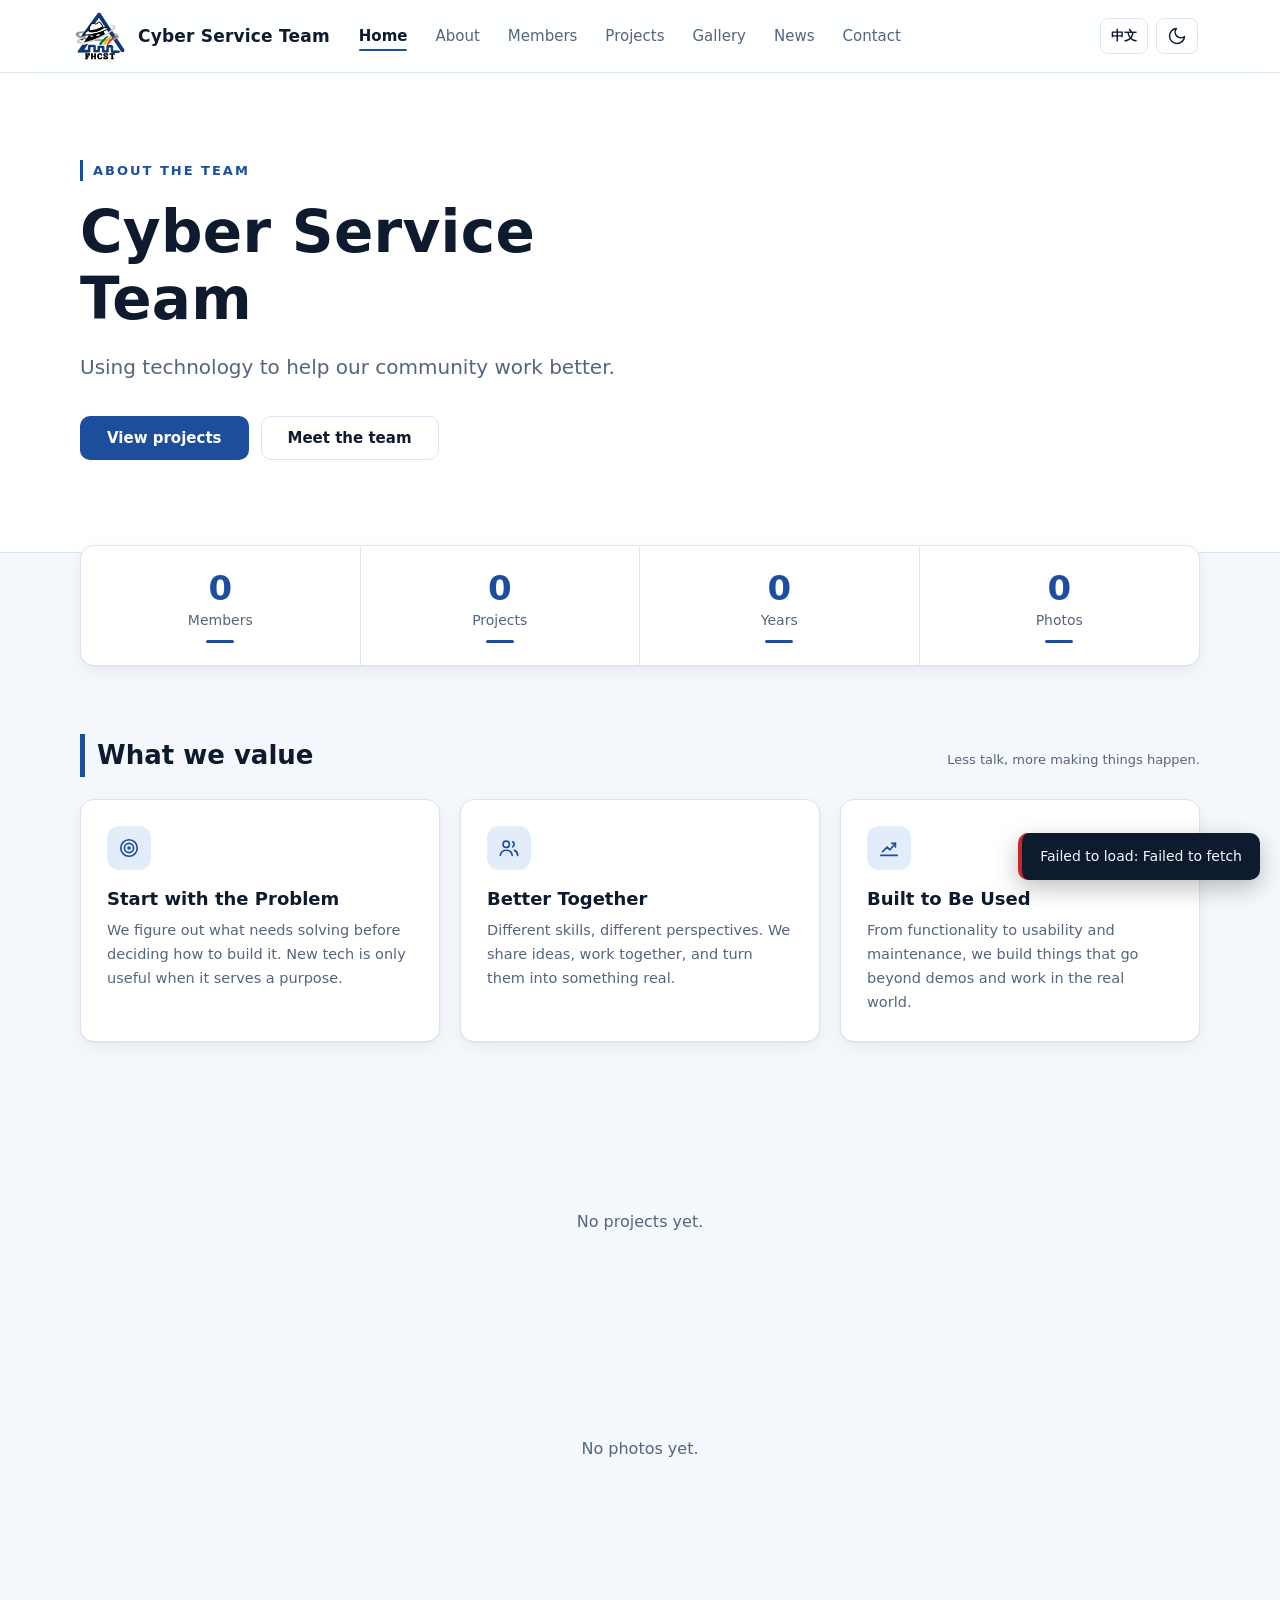
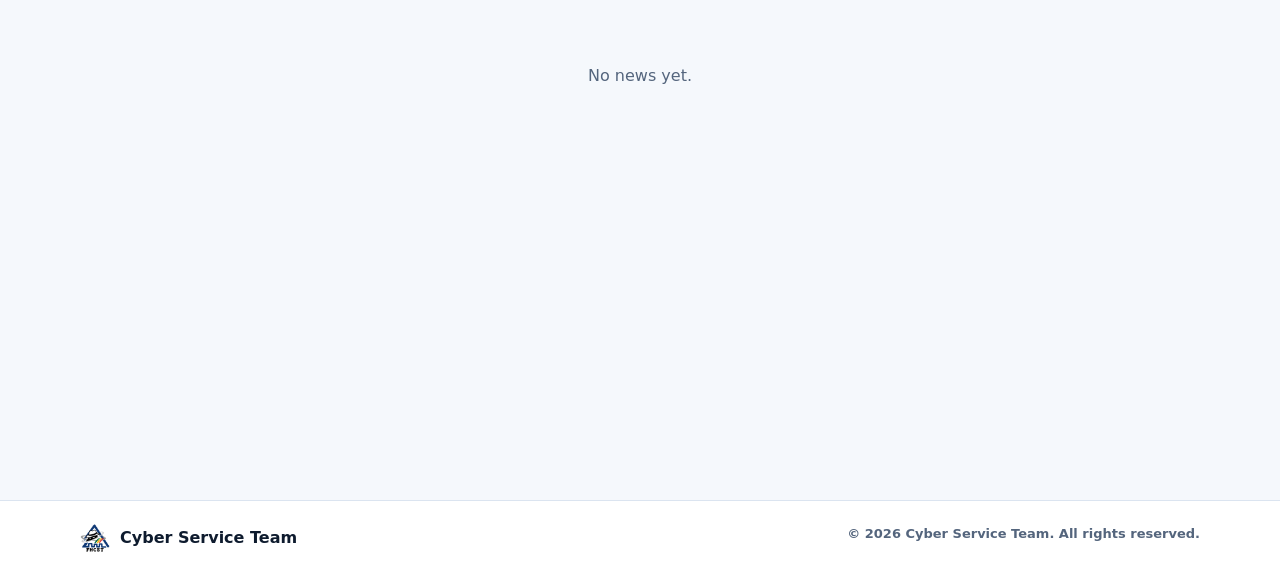
==== docs/index.html @ 7a008332 "Add files via upload" ====
<!DOCTYPE html>
<html lang="zh-Hant" data-theme="light">
<head>
  <meta charset="utf-8">
  <meta name="viewport" content="width=device-width, initial-scale=1">
  <meta name="referrer" content="no-referrer">
  <!-- 內容安全政策：只允許自己的腳本、Google 登入、以及 Apps Script API。
       若你的網域伺服器能設定 HTTP 標頭，建議同時在伺服器端設定（見 README）。 -->
  <meta http-equiv="Content-Security-Policy" content="default-src 'none'; script-src 'self' https://accounts.google.com/gsi/client; style-src 'self' https://accounts.google.com/gsi/style 'sha256-RU4sU0AaS8IBGZx8XrGt/pa9A5SLA3dQszGeqT5L3Kw='; img-src 'self' data: blob: https://lh3.googleusercontent.com; connect-src https://script.google.com https://script.googleusercontent.com https://accounts.google.com/gsi/; frame-src https://accounts.google.com/gsi/; form-action 'none'; base-uri 'none'; object-src 'none'">
  <title>團隊介紹</title>
  <link rel="icon" type="image/png" href="favicon.png">
  <link rel="stylesheet" href="style.css">
  <script src="theme-init.js"></script>
</head>
<body>

  <div class="scroll-progress" id="scroll-progress" aria-hidden="true"></div>

  <a class="skip-link" href="#main" data-i18n="skip">跳到主要內容</a>

  <header class="site-header">
    <div class="header-inner">
      <a class="brand" href="#home-page" data-page="home-page"><span class="brand-mark" aria-hidden="true"><img src="logo.png" alt="" width="52" height="52"></span><span id="brand-name">Team</span></a>

      <nav class="nav-tabs" role="tablist" id="main-nav" data-i18n-aria="nav_label">
        <button class="tab-btn active" role="tab" data-page="home-page" data-i18n="nav_home">首頁</button>
        <button class="tab-btn" role="tab" data-page="team-page" data-i18n="nav_about">關於我們</button>
        <button class="tab-btn" role="tab" data-page="members-page" data-i18n="nav_members">成員</button>
        <button class="tab-btn" role="tab" data-page="projects-page" data-i18n="nav_projects">作品</button>
        <button class="tab-btn" role="tab" data-page="gallery-page" data-i18n="nav_gallery">相簿</button>
        <button class="tab-btn" role="tab" data-page="news-page" data-i18n="nav_news">最新消息</button>
        <button class="tab-btn" role="tab" data-page="contact-page" data-i18n="nav_contact">聯絡我們</button>
        <button class="tab-btn admin-only hidden" role="tab" data-page="admin-page" data-i18n="nav_admin">管理員設定</button>
      </nav>

      <div class="header-tools">
        <button class="icon-btn" id="btn-lang" type="button" data-i18n-aria="switch_lang"><span id="lang-label">EN</span></button>
        <button class="icon-btn" id="btn-theme" type="button" data-i18n-aria="switch_theme">
          <svg class="ic ic-moon" viewBox="0 0 24 24" aria-hidden="true"><path d="M21 12.8A9 9 0 1 1 11.2 3a7 7 0 0 0 9.8 9.8z"/></svg>
          <svg class="ic ic-sun" viewBox="0 0 24 24" aria-hidden="true"><circle cx="12" cy="12" r="4"/><path d="M12 2v2M12 20v2M4.9 4.9l1.4 1.4M17.7 17.7l1.4 1.4M2 12h2M20 12h2M4.9 19.1l1.4-1.4M17.7 6.3l1.4-1.4"/></svg>
        </button>
        <div class="login-area">
          <div class="user-info" id="user-status" role="status" aria-live="polite"></div>
          <div id="g-signin"></div>
          <button class="btn btn-ghost btn-sm hidden" id="btn-logout" type="button" data-i18n="logout">登出</button>
        </div>
      </div>
    </div>
  </header>

  <div class="mode-banner hidden" id="mode-banner" role="note"></div>

  <main id="main" tabindex="-1">

  <!-- ==================== 首頁 ==================== -->
  <div id="home-page" class="page">
    <section class="hero">
      <canvas class="hero-canvas" id="hero-canvas" aria-hidden="true"></canvas>
      <div class="hero-inner">
        <span class="eyebrow" data-i18n="hero_eyebrow">團隊介紹</span>
        <h1 class="hero-headline skeleton" id="home-title">Loading</h1>
        <p class="hero-tagline" id="home-tagline"></p>
        <div class="hero-cta">
          <button class="btn btn-primary btn-lg" type="button" data-page="projects-page" data-i18n="view_projects">查看作品</button>
          <button class="btn btn-secondary btn-lg" type="button" data-page="members-page" data-i18n="meet_members">認識成員</button>
        </div>
        <button class="btn btn-secondary btn-sm admin-only hidden hero-edit" type="button" data-act="open-home" data-i18n="edit_home">編輯首頁文字</button>
      </div>
    </section>

    <div class="container">
      <section class="stats" id="home-stats" data-i18n-aria="stats_label"></section>

      <section class="block c1">
        <div class="block-head"><h2 data-i18n="values_title">我們重視的事</h2><p class="hint" data-i18n="values_sub">比起漂亮的口號，我們更在意實際做出來的成果。</p>
          <button class="btn btn-primary btn-sm admin-only hidden" data-add="values" data-i18n="add_value">+ 新增價值</button></div>
        <div class="values-grid" id="home-values"></div>
      </section>

      <section class="block c2">
        <div class="block-head">
          <h2 data-i18n="featured_projects">精選作品</h2>
          <button class="link-btn" type="button" data-page="projects-page" data-i18n="all_projects">全部作品 →</button>
        </div>
        <div class="project-grid" id="home-projects"></div>
      </section>

      <section class="block c3">
        <div class="block-head">
          <h2 data-i18n="nav_gallery">相簿</h2>
          <button class="link-btn" type="button" data-page="gallery-page" data-i18n="all_photos">查看全部照片 →</button>
        </div>
        <div class="photo-strip" id="home-gallery"></div>
      </section>

      <section class="block c4">
        <div class="block-head">
          <h2 data-i18n="nav_news">最新消息</h2>
          <button class="link-btn" type="button" data-page="news-page" data-i18n="more_news">更多消息 →</button>
        </div>
        <div class="news-list" id="home-news"></div>
      </section>

      <section class="cta-band">
        <div>
          <h2 data-i18n="cta_title">想和我們一起合作嗎？</h2>
          <p data-i18n="cta_text">無論是合作提案，或只是想聊聊，都歡迎來信。</p>
        </div>
        <button class="btn btn-light btn-lg" type="button" data-page="contact-page" data-i18n="nav_contact">聯絡我們</button>
      </section>
    </div>
  </div>

  <div class="container">

    <!-- ==================== 關於我們 ==================== -->
    <div id="team-page" class="page hidden">
      <div class="page-title">
        <h2 data-i18n="nav_about">關於我們</h2>
        <button class="btn btn-primary admin-only hidden" data-act="open-team" data-i18n="edit_team">編輯團隊介紹</button>
      </div>

      <div class="card team-hero-card">
        <div class="team-hero">
          <img id="team-img" class="team-hero-img hidden" alt="">
          <div class="team-hero-overlay">
            <h3 class="team-hero-title skeleton" id="team-title">Loading</h3>
          </div>
        </div>
      </div>

      <div class="card">
        <div class="hero-desc team-description skeleton" id="team-desc"></div>
      </div>

      <div class="card">
        <div class="section-header">
          <h3 class="card-title flush" data-i18n="history">我們的歷程</h3>
          <button class="btn btn-primary btn-sm admin-only hidden" data-add="timeline" data-i18n="add_timeline">+ 新增歷程</button>
        </div>
        <ol class="timeline" id="timeline"></ol>
      </div>
    </div>

    <!-- ==================== 成員 ==================== -->
    <div id="members-page" class="page hidden">
      <div class="page-title">
        <h2 data-i18n="nav_members">成員</h2>
        <button class="btn btn-primary admin-only hidden" data-add="members" data-i18n="add_member">+ 新增成員</button>
      </div>
      <div class="member-grid" id="member-list"></div>
    </div>

    <div id="member-detail-page" class="page hidden">
      <div class="card">
        <button class="btn btn-secondary back-btn" data-act="back-members" data-i18n="back_members">← 返回成員</button>
        <div class="member-detail" id="member-detail-content"></div>
      </div>
    </div>

    <!-- ==================== 作品 ==================== -->
    <div id="projects-page" class="page hidden">
      <div class="page-title"><h2 data-i18n="nav_projects">作品</h2>
        <button class="btn btn-primary admin-only hidden" data-add="projects" data-i18n="add_project">+ 新增作品</button>
      </div>
      <div class="chips" id="project-filters" role="group" data-i18n-aria="project_filter"></div>
      <div class="project-grid" id="project-list"></div>
    </div>

    <!-- ==================== 相簿 ==================== -->
    <div id="gallery-page" class="page hidden">
      <div class="page-title"><h2 data-i18n="nav_gallery">相簿</h2>
        <button class="btn btn-primary admin-only hidden" data-add="photos" data-i18n="add_photo">+ 新增照片</button>
      </div>
      <div class="chips" id="gallery-filters" role="group" data-i18n-aria="album_filter"></div>
      <div class="photo-grid" id="gallery-list"></div>
    </div>

    <!-- ==================== 最新消息 ==================== -->
    <div id="news-page" class="page hidden">
      <div class="page-title"><h2 data-i18n="nav_news">最新消息</h2>
        <button class="btn btn-primary admin-only hidden" data-add="news" data-i18n="add_news">+ 新增消息</button>
      </div>
      <div class="news-list" id="news-list"></div>
    </div>

    <!-- ==================== 聯絡我們 ==================== -->
    <div id="contact-page" class="page hidden">
      <div class="page-title"><h2 data-i18n="nav_contact">聯絡我們</h2>
        <button class="btn btn-primary admin-only hidden" data-add="contact" data-i18n="add_contact">+ 新增聯絡方式</button>
      </div>
      <div class="contact-grid" id="contact-list"></div>
    </div>

    <!-- ==================== 管理員 ==================== -->
    <div id="admin-page" class="page hidden">
      <div class="card">
        <div class="section-header">
          <span class="section-title" data-i18n="admin_title">管理員名單控制</span>
          <div class="section-actions">
            <button class="btn btn-secondary btn-sm local-only hidden" data-act="reset-local" data-i18n="reset_local">重設本機資料</button>
            <button class="btn btn-primary" data-act="open-admin" data-i18n="add_admin">+ 新增管理員</button>
          </div>
        </div>
        <p class="hint" data-i18n="admin_desc">只有列表中的 Email 能取得此系統的編輯與管理權限。</p>
        <div class="table-wrap">
          <table class="admin-table">
            <thead><tr>
              <th data-i18n="th_name">姓名</th><th>Email</th><th data-i18n="th_action">操作</th>
            </tr></thead>
            <tbody id="admin-table-body"></tbody>
          </table>
        </div>
      </div>
    </div>

  </div>
  </main>

  <footer class="site-footer">
    <div class="footer-inner">
      <span class="footer-brand"><img src="logo.png" alt="" width="28" height="28"><span id="footer-name">Team</span></span>
      <span class="hint" id="copyright"></span>
    </div>
  </footer>

  
  
  <!-- 新增管理員 -->
  <div class="modal" id="add-admin-modal" role="dialog" aria-modal="true" aria-labelledby="add-admin-h">
    <div class="modal-content">
      <h3 id="add-admin-h" data-i18n="add_admin_title">新增管理員</h3>
      <div class="form-group"><label for="add-admin-name" data-i18n="admin_name">管理員姓名</label>
        <input type="text" id="add-admin-name" maxlength="100"></div>
      <div class="form-group"><label for="add-admin-email" data-i18n="admin_email">Google Email 帳號</label>
        <input type="email" id="add-admin-email" maxlength="200" placeholder="example@gmail.com"></div>
      <div class="modal-actions">
        <button class="btn btn-secondary" data-close="add-admin-modal" data-i18n="cancel">取消</button>
        <button class="btn btn-primary" id="btn-save-admin" data-act="save-admin" data-i18n="confirm_add">確定新增</button>
      </div>
    </div>
  </div>

  <!-- 通用項目編輯 -->
  <div class="modal" id="item-modal" role="dialog" aria-modal="true" aria-labelledby="item-modal-title">
    <div class="modal-content wide">
      <h3 id="item-modal-title"></h3>
      <div id="item-form"></div>
      <div class="modal-actions">
        <button class="btn btn-secondary" data-close="item-modal" data-i18n="cancel">取消</button>
        <button class="btn btn-primary" id="btn-save-item" data-act="save-item" data-i18n="save">儲存</button>
      </div>
    </div>
  </div>

  <!-- 網站文字編輯 -->
  <div class="modal" id="home-modal" role="dialog" aria-modal="true" aria-labelledby="home-modal-h">
    <div class="modal-content wide">
      <h3 id="home-modal-h" data-i18n="edit_home_title">編輯首頁文字</h3>
      <p class="hint" data-i18n="home_hint">每個欄位都有中文與英文版本；欄位留空或與預設相同，就使用預設文字。團隊名稱請到「關於我們」頁編輯。</p>
      <div id="home-form"></div>
      <div class="modal-actions">
        <button class="btn btn-secondary" data-close="home-modal" data-i18n="cancel">取消</button>
        <button class="btn btn-primary" id="btn-save-home" data-act="save-home" data-i18n="save">儲存</button>
      </div>
    </div>
  </div>

  <!-- 確認視窗 -->
  <div class="modal" id="confirm-modal" role="alertdialog" aria-modal="true" aria-labelledby="confirm-text">
    <div class="modal-content">
      <h3 id="confirm-text"></h3>
      <div class="modal-actions">
        <button class="btn btn-secondary" id="confirm-no" data-i18n="cancel">取消</button>
        <button class="btn btn-danger" id="confirm-yes" data-i18n="confirm_ok">確定</button>
      </div>
    </div>
  </div>

  <!-- 相片燈箱 -->
  <div class="modal lightbox" id="lightbox" role="dialog" aria-modal="true" aria-label="Photo viewer">
    <button class="lb-btn lb-close" id="lb-close" type="button" data-close="lightbox" data-i18n-aria="close">
      <svg class="ic" viewBox="0 0 24 24" aria-hidden="true"><path d="M6 6l12 12M18 6L6 18"/></svg></button>
    <button class="lb-btn lb-prev" id="lb-prev" type="button" data-i18n-aria="prev">
      <svg class="ic" viewBox="0 0 24 24" aria-hidden="true"><path d="M15 5l-7 7 7 7"/></svg></button>
    <figure class="lb-figure">
      <img id="lb-img" alt="">
      <figcaption><span id="lb-caption"></span><span class="lb-count" id="lb-count"></span></figcaption>
    </figure>
    <button class="lb-btn lb-next" id="lb-next" type="button" data-i18n-aria="next">
      <svg class="ic" viewBox="0 0 24 24" aria-hidden="true"><path d="M9 5l7 7-7 7"/></svg></button>
  </div>

  <button class="to-top" id="to-top" type="button" data-i18n-aria="to_top">
    <svg class="ic" viewBox="0 0 24 24" aria-hidden="true"><path d="M12 19V5M5 12l7-7 7 7"/></svg>
  </button>

  <div class="toast-box" id="toast-box" aria-live="polite"></div>

  <script src="config.js"></script>
  <script src="app.js"></script>
</body>
</html>
---- docs/style.css ----
/* ===== 設計變數：改這裡就能換整站配色 ===== */
:root,:root[data-theme="light"]{
  --bg:#f5f8fc; --surface:#ffffff; --surface2:#eaf0f8; --ink:#0e1b2e; --muted:#54657d; --line:#dbe4f0;
  --accent:#1d4e9e; --accent-d:#153e80; --accent-ink:#ffffff; --accent-soft:#e3edfa;
  --danger:#c62828; --ok:#1b8a4b;
  --shadow:0 1px 2px rgba(16,24,40,.05),0 6px 20px rgba(16,24,40,.06);
  --overlay:rgba(15,23,42,.55);
  --tone1:#dbe6fb; --tone2:#e3ecdf; --tone3:#f1e6d6; --tone4:#e6e1f2; --tone5:#d9ecec; --tone6:#f0dfe2;
  --tone-ink:#2b3445;
  --net:#a78bfa;
  --c1:#1d4e9e; --c1s:#e3edfa; --c2:#1d4e9e; --c2s:#e3edfa; --c3:#1d4e9e; --c3s:#e3edfa; --c4:#1d4e9e; --c4s:#e3edfa;
  --cta-bg:#0f3a72; --cta-ink:#ffffff; --cta-btn-ink:#0f3a72; --cta-deco1:#a78bfa; --cta-deco2:#6aa3ff;
  color-scheme:light;
}
:root[data-theme="dark"]{
  --bg:#0a1220; --surface:#101a2c; --surface2:#16233a; --ink:#e8eef8; --muted:#93a4bd; --line:#22334f;
  --accent:#6aa8ff; --accent-d:#9cc4ff; --accent-ink:#07111f; --accent-soft:#16284a;
  --danger:#ff7b7b; --ok:#4cc38a;
  --shadow:0 1px 2px rgba(0,0,0,.4),0 8px 24px rgba(0,0,0,.35);
  --overlay:rgba(2,6,14,.75);
  --tone1:#1c2a48; --tone2:#1f2e27; --tone3:#33291d; --tone4:#272238; --tone5:#1b3033; --tone6:#34232a;
  --tone-ink:#d5dbe6;
  --net:#4f8cff;
  --c1:#8dbbff; --c1s:#16284a; --c2:#8dbbff; --c2s:#16284a; --c3:#8dbbff; --c3s:#16284a; --c4:#8dbbff; --c4s:#16284a;
  --cta-bg:#16284a; --cta-ink:#e8eef8; --cta-btn-ink:#07111f; --cta-deco1:#5b4bd6; --cta-deco2:#274c99;
  color-scheme:dark;
}
:root{--radius:14px}

*{box-sizing:border-box;font-family:'PingFang TC','Microsoft JhengHei','Noto Sans TC',system-ui,-apple-system,'Segoe UI',sans-serif}
html{scroll-behavior:smooth}
body{background:var(--bg);margin:0;color:var(--ink);line-height:1.65;transition:background .25s,color .25s}
h1,h2,h3,p,figure{margin:0}
:focus-visible{outline:3px solid var(--accent);outline-offset:2px}
.hidden{display:none !important}
.c1{--cc:var(--c1);--cs:var(--c1s)}.c2{--cc:var(--c2);--cs:var(--c2s)}
.c3{--cc:var(--c3);--cs:var(--c3s)}.c4{--cc:var(--c4);--cs:var(--c4s)}
.skip-link{position:absolute;left:-999px;top:8px;background:var(--accent);color:var(--accent-ink);padding:8px 14px;border-radius:8px;z-index:3000}
.skip-link:focus{left:8px}
.ic{width:20px;height:20px;fill:none;stroke:currentColor;stroke-width:1.8;stroke-linecap:round;stroke-linejoin:round}

/* ---------- Header ---------- */
.site-header{position:sticky;top:0;z-index:60;background:color-mix(in srgb,var(--surface) 88%,transparent);
  backdrop-filter:blur(12px);border-bottom:1px solid var(--line)}
.header-inner{max-width:1160px;margin:0 auto;padding:10px 20px;display:flex;align-items:center;gap:16px;flex-wrap:wrap}
.brand{display:flex;align-items:center;gap:12px;font-weight:800;font-size:17px;color:var(--ink);text-decoration:none;letter-spacing:.2px}
.brand-mark{display:inline-grid;place-items:center;flex-shrink:0}
.brand-mark img{width:52px;height:52px;object-fit:contain;display:block;transition:transform .3s cubic-bezier(.2,.9,.3,1.3)}
.brand:hover .brand-mark img{transform:scale(1.08) rotate(-3deg)}
.footer-brand{display:inline-flex;align-items:center;gap:10px}
.footer-brand img{width:30px;height:30px;object-fit:contain;display:block}
/* 夜間：以白色細描邊讓黑色的帽子與文字在深色背景上仍清楚可見 */
:root[data-theme="dark"] .brand-mark img,:root[data-theme="dark"] .footer-brand img{
  filter:drop-shadow(1px 0 0 #fff) drop-shadow(-1px 0 0 #fff) drop-shadow(0 1px 0 #fff) drop-shadow(0 -1px 0 #fff)}
.nav-tabs{display:flex;gap:2px;flex:1;overflow-x:auto;scrollbar-width:none}
.nav-tabs::-webkit-scrollbar{display:none}
.tab-btn{border:none;background:none;cursor:pointer;color:var(--muted);font-size:15px;padding:8px 13px;border-radius:8px;white-space:nowrap;
  position:relative;transition:color .2s,background .2s}
.tab-btn:hover{color:var(--ink);background:var(--surface2)}
.tab-btn.active{color:var(--ink);font-weight:700}
.tab-btn::after{content:"";position:absolute;left:13px;right:13px;bottom:2px;height:2px;border-radius:2px;background:var(--accent);transform:scaleX(0);transition:transform .3s cubic-bezier(.2,.7,.2,1)}
.tab-btn.active::after{transform:scaleX(1)}
.tab-btn:hover::after{transform:scaleX(.5)}
.tab-btn.active:hover::after{transform:scaleX(1)}
.header-tools{display:flex;align-items:center;gap:8px}
.icon-btn{height:36px;min-width:36px;padding:0 10px;border-radius:8px;border:1px solid var(--line);background:var(--surface);color:var(--ink);
  cursor:pointer;display:inline-flex;align-items:center;justify-content:center;font-size:13px;font-weight:700;transition:background .2s,border-color .2s}
.icon-btn:hover{background:var(--surface2);border-color:var(--muted)}
.ic-sun{display:none}
:root[data-theme="dark"] .ic-sun{display:block}
:root[data-theme="dark"] .ic-moon{display:none}
.login-area{display:flex;align-items:center;gap:8px}
.user-info{font-size:13px;color:var(--muted);max-width:220px;overflow:hidden;text-overflow:ellipsis;white-space:nowrap}
#g-signin{min-height:34px;display:flex;align-items:center}

/* ---------- Layout ---------- */
main:focus{outline:none}
.container{max-width:1160px;margin:0 auto;padding:36px 20px 20px}
.page{animation:fade .3s ease}
@keyframes fade{from{opacity:0;transform:translateY(6px)}to{opacity:1;transform:none}}
.page-title{display:flex;justify-content:space-between;align-items:center;gap:12px;flex-wrap:wrap;margin-bottom:24px}
.page-title h2{font-size:30px;font-weight:800;letter-spacing:.2px}
.card{background:var(--surface);border-radius:var(--radius);padding:30px;margin-bottom:24px;box-shadow:var(--shadow);border:1px solid var(--line)}
.card-title{font-size:20px;margin-bottom:18px}
.section-header{display:flex;justify-content:space-between;align-items:center;margin-bottom:16px;gap:10px;flex-wrap:wrap}
.section-title{font-size:20px;font-weight:700}
.hint{color:var(--muted);font-size:13px}

/* ---------- Buttons ---------- */
.btn{padding:9px 18px;border:1px solid transparent;border-radius:10px;cursor:pointer;font-size:14px;font-weight:600;
  background:var(--surface2);color:var(--ink);transition:background .2s,border-color .2s,transform .1s}
.btn:active{transform:scale(.98)}
.btn:disabled{cursor:not-allowed;opacity:.6}
.btn-primary{background:var(--accent);color:var(--accent-ink)}
.btn-primary:hover{background:var(--accent-d)}
.btn-secondary{background:transparent;border-color:var(--line);color:var(--ink)}
.btn-secondary:hover{background:var(--surface2);border-color:var(--muted)}
.btn-danger{background:var(--danger);color:#fff}
.btn-ghost{background:transparent;border-color:var(--line);color:var(--muted)}
.btn-ghost:hover{color:var(--ink);border-color:var(--muted)}
.btn-lg{padding:12px 26px;font-size:15px}
.btn-sm{padding:5px 12px;font-size:13px}
.link-btn{border:none;background:none;color:var(--accent);font-weight:700;cursor:pointer;font-size:15px;padding:0}
.link-btn:hover{text-decoration:underline}
.back-btn{margin-bottom:26px}

/* ---------- Hero ---------- */
.hero{background:var(--surface);border-bottom:1px solid var(--line);padding:84px 20px 92px;position:relative;overflow:hidden}
.hero::before{display:none;content:"";position:absolute;inset:0;opacity:.5;
  background-image:linear-gradient(var(--line) 1px,transparent 1px),linear-gradient(90deg,var(--line) 1px,transparent 1px);
  background-size:48px 48px;mask-image:linear-gradient(90deg,transparent 30%,#000 100%);-webkit-mask-image:linear-gradient(90deg,transparent 30%,#000 100%)}
.hero-inner{position:relative;max-width:1160px;margin:0 auto;padding:0 20px}
.eyebrow{display:inline-block;color:var(--c4);font-size:13px;font-weight:700;letter-spacing:2px;text-transform:uppercase;
  border-left:3px solid var(--c4);padding-left:10px;margin-bottom:18px}
.hero-headline{font-size:clamp(34px,5.5vw,58px);font-weight:900;line-height:1.15;max-width:640px;letter-spacing:.3px}
.hero-tagline{font-size:clamp(16px,2vw,20px);color:var(--muted);margin-top:18px;max-width:560px}
.hero-cta{display:flex;gap:12px;flex-wrap:wrap;margin-top:32px}

/* ---------- Stats ---------- */
.stats{display:grid;grid-template-columns:repeat(4,1fr);margin-top:-44px;position:relative;z-index:3;background:var(--surface);
  border:1px solid var(--line);border-radius:var(--radius);box-shadow:var(--shadow)}
.stat{padding:22px;text-align:center;border-right:1px solid var(--line)}
.stat:last-child{border-right:none}
.stat-num{font-size:34px;font-weight:800;color:var(--cc);line-height:1.2}
.stat::after{content:"";display:block;width:28px;height:3px;border-radius:3px;background:var(--cc);margin:8px auto 0}
.stat-label{color:var(--muted);font-size:14px}

/* ---------- Blocks ---------- */
.block{margin-top:68px}
.block-head{display:flex;align-items:baseline;justify-content:space-between;gap:12px;flex-wrap:wrap;margin-bottom:22px}
.block-head h2{font-size:26px;font-weight:800;border-left:5px solid var(--cc,var(--accent));padding-left:12px}
.values-grid{display:grid;grid-template-columns:repeat(3,1fr);gap:20px}
.value-card{border-top:3px solid var(--cc);background:var(--surface);border:1px solid var(--line);border-radius:var(--radius);padding:26px;box-shadow:var(--shadow)}
.value-icon{width:44px;height:44px;border-radius:12px;background:var(--cs,var(--accent-soft));color:var(--cc,var(--accent));display:grid;place-items:center;margin-bottom:14px}
.value-icon .ic{width:22px;height:22px}
.value-card h3{font-size:18px;margin-bottom:6px}
.value-card p{color:var(--muted);font-size:14.5px}
.cta-band{margin:76px 0 30px;background:var(--cta-bg);color:var(--cta-ink);border-radius:var(--radius);
  padding:36px;display:flex;align-items:center;justify-content:space-between;gap:20px;flex-wrap:wrap;position:relative;overflow:hidden}
.cta-band::before{content:"";position:absolute;right:230px;top:-70px;width:150px;height:150px;border-radius:50%;background:var(--cta-deco1);opacity:.9}
.cta-band::after{content:"";position:absolute;right:370px;bottom:-56px;width:100px;height:100px;border-radius:30px;background:var(--cta-deco2);opacity:.85;transform:rotate(20deg)}
.cta-band>*{position:relative;z-index:1}
.cta-band h2{font-size:24px;margin-bottom:6px}.cta-band p{opacity:.85}
.btn-light{background:#fff;color:var(--cta-btn-ink)}.btn-light:hover{background:#f1f5f9}

/* ---------- Projects ---------- */
.chips{display:flex;gap:8px;flex-wrap:wrap;margin-bottom:22px}
.chip{border:1px solid var(--line);background:var(--surface);color:var(--muted);padding:6px 16px;border-radius:999px;cursor:pointer;font-size:14px}
.chip:hover{border-color:var(--accent);color:var(--accent)}
.chip.active{background:var(--cc,var(--accent));border-color:var(--cc,var(--accent));color:#fff}
:root[data-theme="dark"] .chip.active{color:#0b1220}
.project-grid{display:grid;grid-template-columns:repeat(3,minmax(0,1fr));gap:22px}
.project-card{background:var(--surface);border:1px solid var(--line);border-radius:var(--radius);overflow:hidden;box-shadow:var(--shadow);
  transition:transform .2s,border-color .2s}
.project-card:hover{transform:translateY(-4px);border-color:var(--muted)}
.project-cover{height:140px;display:flex;align-items:flex-end;padding:14px 18px;font-size:64px;font-weight:900;line-height:1;background:var(--cs);color:var(--cc);position:relative;overflow:hidden}
.project-cover::after{content:"";position:absolute;right:-26px;top:-26px;width:110px;height:110px;border-radius:50%;background:var(--cc);opacity:.18}
.project-cover span{position:relative;opacity:.85}
.project-body{padding:20px}
.tag{display:inline-block;background:var(--cs,var(--accent-soft));color:var(--cc,var(--accent));font-size:12px;font-weight:700;padding:2px 10px;border-radius:6px;margin-bottom:8px}
.project-body h3{font-size:18px;margin-bottom:6px}
.project-body p{color:var(--muted);font-size:14.5px}

/* ---------- Gallery ---------- */
.photo-grid{columns:3;column-gap:18px}
.photo{display:block;width:100%;break-inside:avoid;margin:0 0 18px;padding:0;border:1px solid var(--line);border-radius:12px;overflow:hidden;
  background:var(--surface);cursor:zoom-in;position:relative;box-shadow:var(--shadow);text-align:left;font:inherit;color:inherit}
.photo img{display:block;width:100%;height:auto;transition:transform .35s}
.photo:hover img{transform:scale(1.03)}
.photo-cap{position:absolute;left:0;right:0;bottom:0;padding:26px 14px 10px;color:#fff;font-size:13.5px;opacity:0;transition:opacity .2s;
  background:linear-gradient(transparent,rgba(0,0,0,.65))}
.photo:hover .photo-cap,.photo:focus-visible .photo-cap{opacity:1}
.photo-strip{display:grid;grid-template-columns:repeat(6,1fr);gap:12px}
.photo-strip .photo{margin:0;aspect-ratio:1/1}
.photo-strip .photo img{height:100%;object-fit:cover}

.lightbox{background:var(--overlay);flex-direction:row;gap:14px;padding:16px}
.lb-figure{max-width:min(1000px,calc(100% - 140px));max-height:100%;display:flex;flex-direction:column;align-items:center;gap:12px}
.lb-figure img{max-width:100%;max-height:78vh;border-radius:10px;background:var(--surface)}
.lb-figure figcaption{color:#fff;font-size:15px;text-align:center;display:flex;flex-direction:column;gap:2px}
.lb-count{opacity:.65;font-size:13px}
.lb-btn{width:46px;height:46px;border-radius:50%;border:1px solid rgba(255,255,255,.35);background:rgba(255,255,255,.1);color:#fff;
  cursor:pointer;display:grid;place-items:center;flex-shrink:0}
.lb-btn:hover{background:rgba(255,255,255,.22)}
.lb-close{position:absolute;top:16px;right:16px}

/* ---------- News ---------- */
.news-list{display:flex;flex-direction:column;gap:14px}
.news-item{display:flex;gap:20px;align-items:flex-start;background:var(--surface);border:1px solid var(--line);border-radius:var(--radius);padding:20px 24px;box-shadow:var(--shadow)}
.news-date{flex-shrink:0;text-align:center;color:var(--cc);border-radius:12px;padding:8px 14px;min-width:72px;background:var(--cs)}
.news-date b{display:block;font-size:24px;line-height:1.1}.news-date span{font-size:12px;opacity:.85}
.news-item h3{font-size:18px;margin-bottom:4px}.news-item p{color:var(--muted);font-size:14.5px}

/* ---------- Contact ---------- */
.contact-grid{display:grid;grid-template-columns:repeat(3,1fr);gap:20px}
.contact-card{border-top:3px solid var(--cc);background:var(--surface);border:1px solid var(--line);border-radius:var(--radius);padding:28px;text-align:center;box-shadow:var(--shadow)}
.contact-card .value-icon{margin:0 auto 14px}
.contact-card h3{font-size:17px;margin-bottom:6px}
.contact-card p{color:var(--muted);word-break:break-all}

/* ---------- About ---------- */
.team-hero-card{padding:0;overflow:hidden}
.team-hero{position:relative;min-height:340px;background:var(--surface2);display:flex;align-items:center;justify-content:center;overflow:hidden}
.team-hero:has(.team-hero-img.hidden){min-height:130px;justify-content:flex-start}
.team-hero-img{width:100%;height:340px;object-fit:cover;display:block}
.team-hero-overlay{position:absolute;left:0;right:0;bottom:0;padding:60px 32px 26px;background:linear-gradient(transparent,rgba(0,0,0,.72))}
.team-hero:has(.team-hero-img.hidden) .team-hero-overlay{position:static;background:none}
.team-hero-title{color:#fff;font-size:32px}
.team-hero:has(.team-hero-img.hidden) .team-hero-title{color:var(--ink)}
.hero-desc{line-height:2;color:var(--muted);white-space:pre-wrap;font-size:16px;min-height:100px}
.timeline{list-style:none;margin:0;padding:0 0 0 22px;border-left:2px solid var(--line)}
.timeline li{position:relative;padding:0 0 22px 22px}
.timeline li::before{content:"";position:absolute;left:-30px;top:7px;width:10px;height:10px;border-radius:50%;background:var(--cc,var(--accent));box-shadow:0 0 0 4px var(--surface)}
.timeline b{color:var(--cc,var(--ink))}
.timeline p{color:var(--muted);font-size:14.5px}

/* ---------- Members ---------- */
.member-grid{display:grid;grid-template-columns:repeat(3,minmax(0,1fr));gap:22px}
.member-wrap{display:flex;flex-direction:column;gap:10px}
.member-card{border-top:3px solid var(--cc);background:var(--surface);border:1px solid var(--line);border-radius:var(--radius);padding:28px 22px;text-align:center;cursor:pointer;
  transition:transform .2s,border-color .2s;width:100%;font:inherit;color:inherit;box-shadow:var(--shadow)}
.member-card:hover,.member-card:focus-visible{transform:translateY(-4px)}
.member-card-avatar{width:120px;height:120px;border-radius:50%;object-fit:cover;margin-bottom:14px;background:var(--surface2);border:3px solid var(--surface);
  box-shadow:0 0 0 3px var(--cs)}
.member-card-name{font-size:20px;font-weight:800}
.member-card-role{color:var(--cc,var(--accent));font-size:14.5px;font-weight:600;margin-top:2px}
.member-card-hint{color:var(--muted);font-size:13px;margin-top:12px}
.member-card-admin{display:flex;justify-content:center;gap:8px}
.member-detail{max-width:820px;margin:0 auto}
.member-detail-header{display:flex;align-items:center;gap:32px;padding-bottom:28px;border-bottom:1px solid var(--line)}
.member-detail-avatar{width:170px;height:170px;border-radius:50%;object-fit:cover;flex-shrink:0;box-shadow:0 0 0 1px var(--line);background:var(--surface2)}
.member-detail-name{font-size:32px;font-weight:800;margin:0 0 6px}
.member-detail-role{color:var(--cc,var(--accent));font-size:19px;font-weight:600}
.member-detail-body{padding-top:28px}
.member-detail-body h3{margin-bottom:12px}
.member-detail-responsibilities{font-size:16px;line-height:2;white-space:pre-wrap;color:var(--muted);background:var(--surface2);border-radius:12px;padding:22px}
.empty{color:var(--muted);text-align:center;grid-column:1/-1;padding:34px 0}

/* ---------- Admin ---------- */
.table-wrap{overflow-x:auto}
.admin-table{width:100%;border-collapse:collapse;margin-top:14px}
.admin-table th,.admin-table td{border-bottom:1px solid var(--line);padding:12px;text-align:left}
.admin-table th{color:var(--muted);font-size:13px;font-weight:600}

/* ---------- Footer ---------- */
.site-footer{margin-top:50px;border-top:1px solid var(--line);background:var(--surface)}
.footer-inner{max-width:1160px;margin:0 auto;padding:22px 20px;display:flex;justify-content:space-between;gap:10px;flex-wrap:wrap;font-weight:700}

/* ---------- Modal / form / toast ---------- */
.modal{display:none;position:fixed;inset:0;background:var(--overlay);backdrop-filter:blur(3px);justify-content:center;align-items:center;z-index:1000;padding:20px}
.modal-content{background:var(--surface);color:var(--ink);padding:28px;border-radius:var(--radius);width:480px;max-width:100%;max-height:90vh;overflow-y:auto;
  box-shadow:0 24px 60px rgba(0,0,0,.35);border:1px solid var(--line);animation:fade .2s ease}
.modal-content h3{margin-bottom:16px;font-size:20px}
.modal-actions{display:flex;justify-content:flex-end;gap:8px;margin-top:8px}
.form-group{margin-bottom:15px}
.form-group label{display:block;margin-bottom:5px;font-weight:700;font-size:14px}
.form-group input,.form-group textarea{width:100%;padding:10px 12px;border:1px solid var(--line);border-radius:10px;font-size:14px;background:var(--bg);color:var(--ink)}
.form-group input:focus,.form-group textarea:focus{border-color:var(--accent);outline:none;box-shadow:0 0 0 3px var(--accent-soft)}
.img-preview{display:block;max-width:100%;max-height:160px;margin-top:8px;border-radius:10px}
.toast-box{position:fixed;right:20px;bottom:20px;display:flex;flex-direction:column;gap:10px;z-index:2000;max-width:calc(100% - 40px)}
.toast{background:var(--ink);color:var(--bg);padding:12px 18px;border-radius:10px;box-shadow:0 8px 24px rgba(0,0,0,.25);font-size:14px;animation:fade .25s ease;border-left:4px solid var(--accent)}
.toast.error{border-left-color:var(--danger)}.toast.ok{border-left-color:var(--ok)}
.skeleton{background:linear-gradient(90deg,var(--surface2) 25%,var(--line) 50%,var(--surface2) 75%);background-size:200% 100%;
  animation:shine 1.3s infinite;border-radius:8px;color:transparent !important}
@keyframes shine{to{background-position:-200% 0}}

/* ---------- Responsive ---------- */
@media (max-width:760px){.cta-band::before,.cta-band::after{display:none}}
@media (max-width:960px){
  .stats{grid-template-columns:repeat(2,1fr)}
  .stat:nth-child(2){border-right:none}.stat:nth-child(-n+2){border-bottom:1px solid var(--line)}
  .values-grid,.project-grid,.member-grid,.contact-grid{grid-template-columns:repeat(2,minmax(0,1fr))}
  .photo-grid{columns:2}.photo-strip{grid-template-columns:repeat(3,1fr)}
}
@media (max-width:640px){
  .header-inner{gap:8px;padding:10px 14px}
  .nav-tabs{order:3;flex:0 0 100%}
  .header-tools{margin-left:auto}
  .user-info{display:none}
  .hero{padding:56px 6px 76px}
  .values-grid,.project-grid,.member-grid,.contact-grid{grid-template-columns:1fr}
  .photo-grid{columns:1}.photo-strip{grid-template-columns:repeat(2,1fr)}
  .container{padding:28px 14px 10px}
  .card{padding:20px}
  .member-detail-header{flex-direction:column;text-align:center}
  .member-detail-avatar{width:140px;height:140px}
  .news-item{flex-direction:column;gap:12px}
  .cta-band{padding:24px}
  .lightbox{flex-wrap:wrap;align-content:center}
  .lb-figure{max-width:100%;order:1;flex:0 0 100%}
  .lb-prev{order:2}.lb-next{order:3}
}
@media (prefers-reduced-motion:reduce){*{animation:none !important;transition:none !important}html{scroll-behavior:auto}}


/* ================= 動態效果 ================= */
.scroll-progress{position:fixed;left:0;top:0;height:3px;width:100%;transform:scaleX(0);transform-origin:left;z-index:3000;
  background:linear-gradient(90deg,var(--accent),var(--net));pointer-events:none}
.site-header{transition:box-shadow .3s,background .3s}
.site-header.scrolled{box-shadow:0 4px 20px rgba(16,24,40,.10)}
.site-header .header-inner{transition:padding .3s}
.site-header.scrolled .header-inner{padding-top:6px;padding-bottom:6px}

/* 捲動進場 */
:root .reveal{opacity:0;transform:translateY(26px);transition:opacity .65s ease,transform .65s cubic-bezier(.2,.7,.2,1)}
:root .reveal.in{opacity:1;transform:none}
:root .reveal:nth-child(2){transition-delay:.08s}:root .reveal:nth-child(3){transition-delay:.16s}
:root .reveal:nth-child(4){transition-delay:.24s}:root .reveal:nth-child(5){transition-delay:.32s}:root .reveal:nth-child(6){transition-delay:.4s}

/* 首頁橫幅依序進場 */
.hero-inner>*{animation:rise .8s cubic-bezier(.2,.7,.2,1) both}
.hero-inner>:nth-child(2){animation-delay:.1s}.hero-inner>:nth-child(3){animation-delay:.2s}.hero-inner>:nth-child(4){animation-delay:.3s}
@keyframes rise{from{opacity:0;transform:translateY(24px)}to{opacity:1;transform:none}}
@keyframes pop{from{opacity:0;transform:scale(.6) rotate(-8deg)}to{opacity:1;transform:none}}
@keyframes bob{0%,100%{transform:translateY(0)}50%{transform:translateY(-12px)}}
.cta-band::before{animation:bob 7s ease-in-out infinite}
.cta-band::after{animation:bob 6s ease-in-out -2s infinite}
.eyebrow{position:relative}

/* 互動回饋 */
.btn,.chip,.icon-btn{transition:transform .2s,background .2s,border-color .2s,box-shadow .2s,color .2s}
.btn-primary:hover,.btn-light:hover{transform:translateY(-2px);box-shadow:0 8px 18px rgba(29,78,158,.30)}
.btn-secondary:hover{transform:translateY(-2px)}
.chip:hover{transform:translateY(-2px)}
.icon-btn:hover{transform:rotate(-8deg) scale(1.06)}
.icon-btn:active{transform:scale(.94)}
.value-card,.contact-card,.news-item,.stat{transition:transform .25s,box-shadow .25s,border-color .25s}
.value-card:hover,.contact-card:hover{transform:translateY(-6px);box-shadow:0 14px 30px rgba(16,24,40,.12)}
.news-item:hover{transform:translateX(6px)}
.value-icon{transition:transform .35s cubic-bezier(.2,.9,.3,1.4)}
.value-card:hover .value-icon,.contact-card:hover .value-icon{transform:scale(1.15) rotate(-6deg)}
.project-cover::after{transition:transform .5s cubic-bezier(.2,.7,.2,1)}
.project-card:hover .project-cover::after{transform:scale(1.7)}
.project-cover span{transition:transform .4s cubic-bezier(.2,.9,.3,1.3)}
.project-card:hover .project-cover span{transform:translateX(6px) scale(1.06)}
.member-card-avatar{transition:transform .4s cubic-bezier(.2,.9,.3,1.3),box-shadow .3s}
.member-card:hover .member-card-avatar{transform:scale(1.07);box-shadow:0 0 0 5px var(--cs)}
.link-btn{position:relative;transition:letter-spacing .25s}
.link-btn:hover{text-decoration:none;letter-spacing:.6px}
.timeline li::before{transition:transform .3s}
.timeline li:hover::before{transform:scale(1.5)}
.photo{transition:transform .3s,box-shadow .3s}
.photo:hover{transform:translateY(-4px);box-shadow:0 14px 30px rgba(16,24,40,.18)}

/* 頁面切換 */
.page{animation:fade .45s cubic-bezier(.2,.7,.2,1)}
.skeleton{animation:shine 1.3s infinite}

/* 燈箱 */
.modal[style*="flex"]{animation:fadeIn .2s ease}
@keyframes fadeIn{from{opacity:0}to{opacity:1}}
.lb-figure img.lb-in{animation:lbIn .35s cubic-bezier(.2,.7,.2,1)}
@keyframes lbIn{from{opacity:0;transform:scale(.96)}to{opacity:1;transform:none}}
.lb-btn{transition:background .2s,transform .2s}
.lb-btn:hover{transform:scale(1.1)}

/* 回到頂部 */
.to-top{position:fixed;right:20px;bottom:76px;width:46px;height:46px;border-radius:50%;border:1px solid var(--line);background:var(--surface);color:var(--ink);
  display:grid;place-items:center;cursor:pointer;box-shadow:var(--shadow);z-index:900;opacity:0;transform:translateY(16px) scale(.8);pointer-events:none;
  transition:opacity .3s,transform .3s,background .2s}
.to-top.show{opacity:1;transform:none;pointer-events:auto}
.to-top:hover{background:var(--accent);color:var(--accent-ink);transform:translateY(-3px)}

@media (prefers-reduced-motion:reduce){
  :root .reveal{opacity:1;transform:none}
}


/* ===== 首頁互動粒子網絡 ===== */
.hero{cursor:default}
.hero-canvas{position:absolute;inset:0;width:100%;height:100%;display:block;z-index:1}
.hero-inner{z-index:2;pointer-events:none}
.hero-inner .btn,.hero-inner a{pointer-events:auto}

/* 深色模式：粒子網絡發光（以 GPU 濾鏡疊出光暈） */
:root[data-theme="dark"] .hero-canvas{
  filter:drop-shadow(0 0 3px rgba(96,165,255,.95)) drop-shadow(0 0 10px rgba(59,130,246,.75)) drop-shadow(0 0 26px rgba(37,99,235,.5))}

/* 淺色模式：淡紫色光暈 */
:root[data-theme="light"] .hero-canvas{
  filter:drop-shadow(0 0 2px rgba(196,170,255,.95)) drop-shadow(0 0 8px rgba(167,139,250,.65)) drop-shadow(0 0 20px rgba(139,108,240,.35))}

/* ===== 首頁文字編輯 ===== */
.hero-edit{margin-top:18px;pointer-events:auto}
.modal-content.wide{width:760px}
.home-group{border:1px solid var(--line);border-radius:12px;padding:14px 16px;margin:14px 0;background:var(--surface2)}
.home-group h4{margin:0 0 10px;font-size:14px;color:var(--accent)}
.home-row{margin-bottom:12px}
.home-row>label{display:block;font-weight:700;font-size:13px;margin-bottom:5px}
.home-pair{display:grid;grid-template-columns:1fr 1fr;gap:10px}
.home-pair .lang-tag{display:block;font-size:11px;color:var(--muted);margin-bottom:3px}
.home-pair input,.home-pair textarea{width:100%;padding:9px 11px;border:1px solid var(--line);border-radius:10px;font-size:14px;background:var(--bg);color:var(--ink)}
.home-pair input:focus,.home-pair textarea:focus{border-color:var(--accent);outline:none;box-shadow:0 0 0 3px var(--accent-soft)}
@media (max-width:640px){.home-pair{grid-template-columns:1fr}}

/* 管理員登入後導覽列較擠：縮小登入資訊，窄螢幕時隱藏，保留完整頁籤文字 */
.user-info{max-width:150px}
.tab-btn{flex-shrink:0}
@media (max-width:1320px){.user-info{display:none}}

/* ===== 管理員控制列（新增 / 編輯 / 刪除 / 排序） ===== */
.item-admin{display:flex;gap:6px;margin-top:14px;justify-content:flex-end}
.icon-mini{width:32px;height:32px;border-radius:8px;border:1px solid var(--line);background:var(--surface);color:var(--ink);cursor:pointer;
  display:inline-grid;place-items:center;transition:background .2s,border-color .2s,color .2s,transform .15s}
.icon-mini .ic{width:16px;height:16px}
.icon-mini:hover:not(:disabled){background:var(--accent-soft);border-color:var(--accent);color:var(--accent);transform:translateY(-1px)}
.icon-mini.danger:hover:not(:disabled){background:var(--danger);border-color:var(--danger);color:#fff}
.icon-mini:disabled{opacity:.35;cursor:not-allowed}
.member-card-admin .item-admin{margin-top:0;justify-content:center}
.timeline .item-admin{justify-content:flex-start;margin-top:8px}
.news-body{flex:1;min-width:0}
.import-row{grid-column:1/-1;text-align:center;padding-top:6px}
.photo-wrap{position:relative;break-inside:avoid;margin:0 0 18px}
.photo-wrap .photo{margin:0}
.photo-wrap .item-admin{position:absolute;top:8px;right:8px;margin:0;padding:4px;border-radius:10px;background:color-mix(in srgb,var(--surface) 92%,transparent);box-shadow:var(--shadow)}
.photo-strip .photo-wrap{margin:0;aspect-ratio:1/1}
.photo-strip .photo-wrap .photo{height:100%}
select{width:100%;padding:10px 12px;border:1px solid var(--line);border-radius:10px;font-size:14px;background:var(--bg);color:var(--ink)}
#item-form .home-row input[type=text],#item-form .home-row input[type=date]{width:100%;padding:10px 12px;border:1px solid var(--line);border-radius:10px;font-size:14px;background:var(--bg);color:var(--ink)}
.block-head .btn{margin-left:auto}

/* 成員信箱 */
.member-detail-mail{display:inline-flex;align-items:center;gap:8px;margin-top:12px;color:var(--accent);font-weight:600;font-size:15px;text-decoration:none;
  padding:6px 12px;border-radius:999px;background:var(--accent-soft);word-break:break-all;transition:transform .2s,background .2s}
.member-detail-mail:hover{transform:translateY(-2px);text-decoration:underline}
.member-detail-mail .ic{width:18px;height:18px;flex-shrink:0}

.card-title.flush{margin:0}
.section-actions{display:flex;gap:8px;flex-wrap:wrap}
.mode-banner{background:var(--accent-soft);color:var(--accent);border-bottom:1px solid var(--line);padding:8px 20px;text-align:center;font-size:13.5px;font-weight:600}
.mode-banner a{color:inherit;text-decoration:underline}
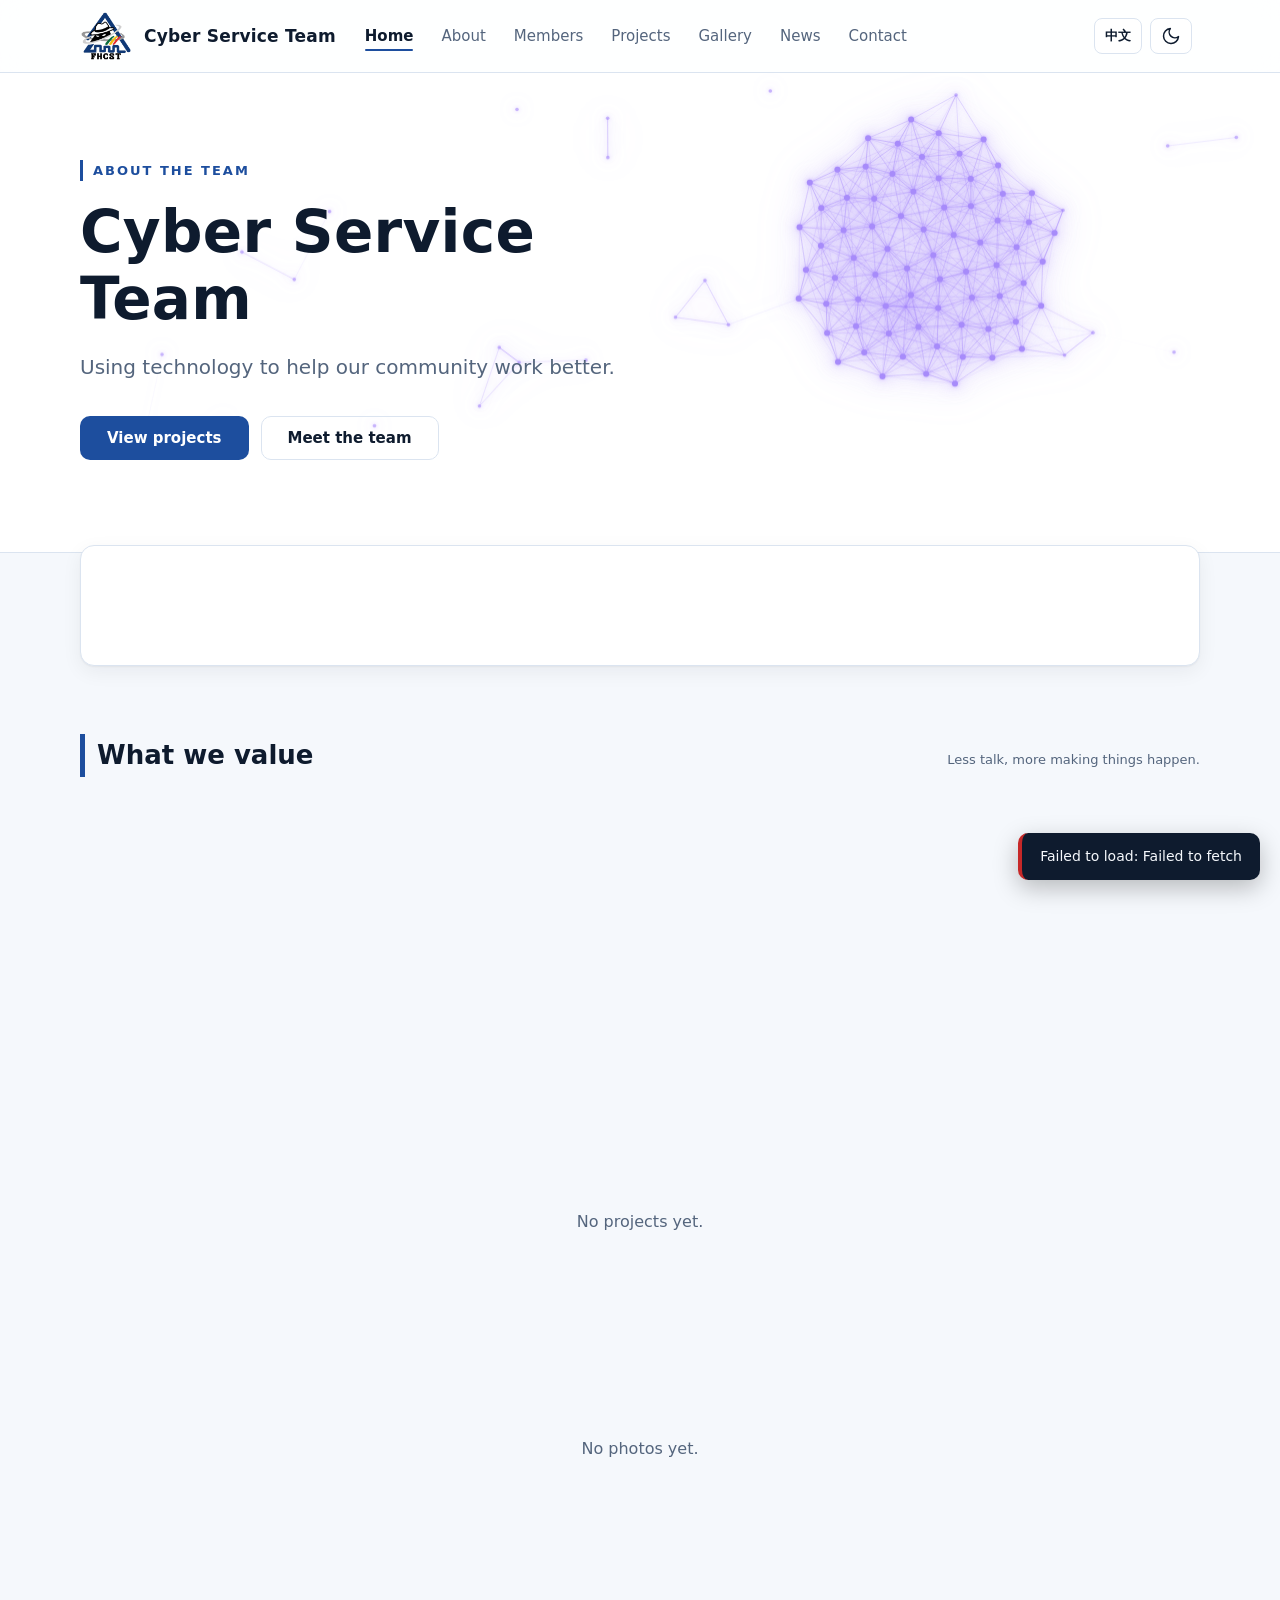
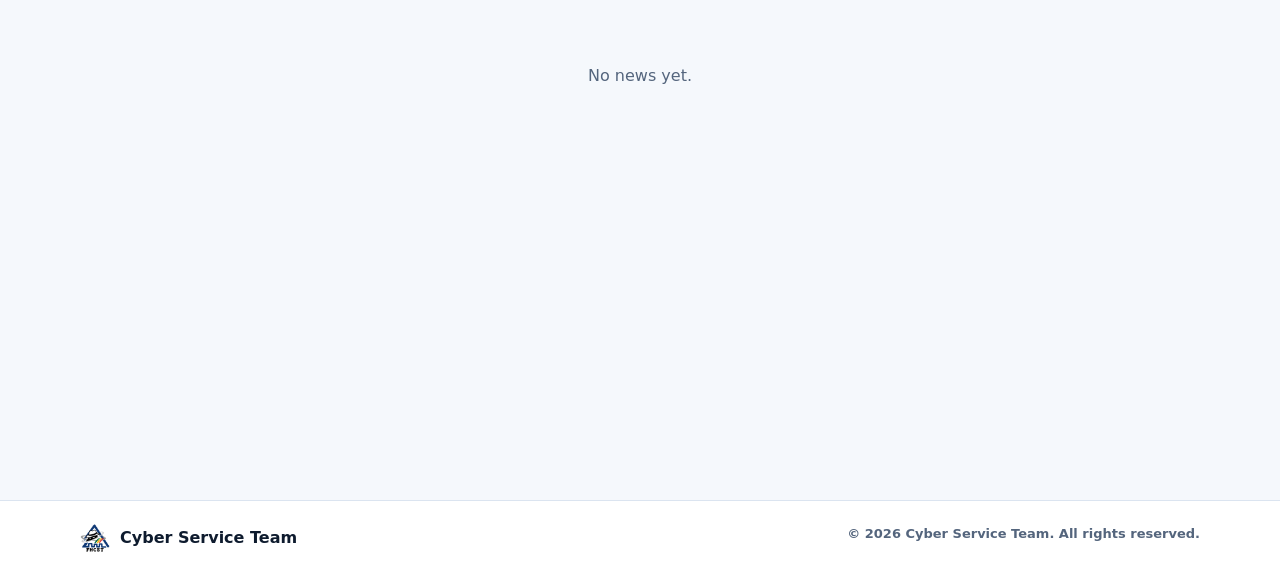
==== commit f3885e50: "Add content-hash cache busting to GitHub Pages build Browsers kept serving the old crashing app.js a" ====
--- a/docs/index.html
+++ b/docs/index.html
@@ -9,8 +9,8 @@
   <meta http-equiv="Content-Security-Policy" content="default-src 'none'; script-src 'self' https://accounts.google.com/gsi/client; style-src 'self' https://accounts.google.com/gsi/style 'sha256-RU4sU0AaS8IBGZx8XrGt/pa9A5SLA3dQszGeqT5L3Kw='; img-src 'self' data: blob: https://lh3.googleusercontent.com; connect-src https://script.google.com https://script.googleusercontent.com https://accounts.google.com/gsi/; frame-src https://accounts.google.com/gsi/; form-action 'none'; base-uri 'none'; object-src 'none'">
   <title>團隊介紹</title>
   <link rel="icon" type="image/png" href="favicon.png">
-  <link rel="stylesheet" href="style.css">
-  <script src="theme-init.js"></script>
+  <link rel="stylesheet" href="style.css?v=8f4352ea60">
+  <script src="theme-init.js?v=239436a4cf"></script>
 </head>
 <body>
 
@@ -297,7 +297,7 @@
 
   <div class="toast-box" id="toast-box" aria-live="polite"></div>
 
-  <script src="config.js"></script>
-  <script src="app.js"></script>
+  <script src="config.js?v=c5866e1e36"></script>
+  <script src="app.js?v=21e61d7197"></script>
 </body>
 </html>
